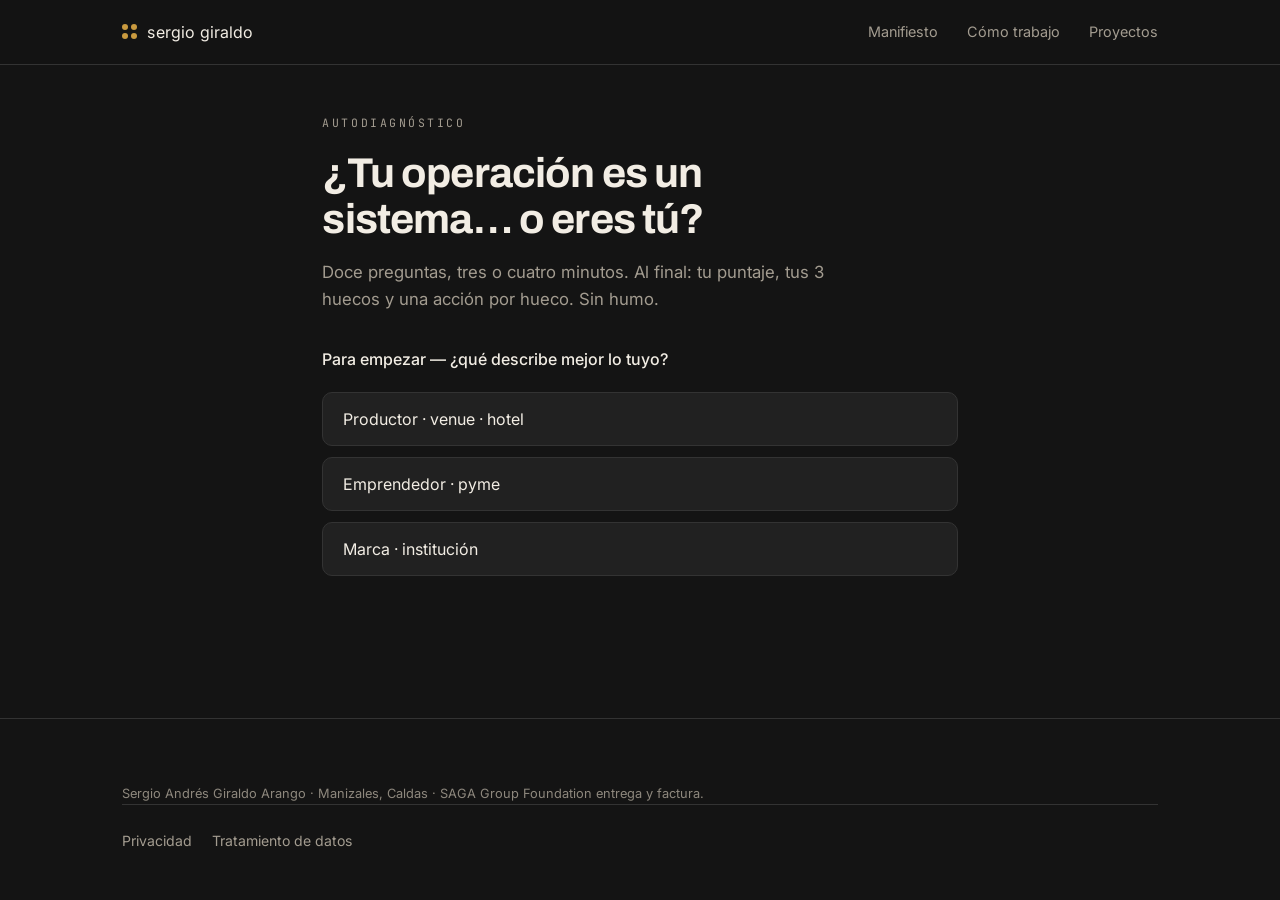
==== autodiagnostico.html @ d49e0f19 "Sitio marca personal v1: home, autodiagnóstico, manifiesto, legales Co-Authored-By: Claude Opus 4.8 " ====
<!DOCTYPE html>
<html lang="es">
<head>
<meta charset="UTF-8">
<meta name="viewport" content="width=device-width, initial-scale=1.0">
<title>Autodiagnóstico · ¿Tu operación es un sistema… o eres tú? — Sergio Giraldo</title>
<meta name="description" content="Test de 3-4 minutos: descubre qué tan sistematizada está tu operación, tus 3 huecos principales y una acción concreta para cada uno.">
<meta name="robots" content="index,follow">
<link rel="icon" href="/favicon.svg" type="image/svg+xml">
<link rel="preconnect" href="https://fonts.googleapis.com">
<link rel="preconnect" href="https://fonts.gstatic.com" crossorigin>
<link href="https://fonts.googleapis.com/css2?family=Archivo:wght@500;600;700&family=Inter:wght@400;500&family=JetBrains+Mono:wght@400;500&display=swap" rel="stylesheet">
<link rel="stylesheet" href="/assets/css/styles.css">
<style>
  .diag-shell { min-height: 100vh; display: flex; flex-direction: column; }
  .diag-main { flex: 1; display: flex; align-items: flex-start; }
  .diag-main .wrap { width: 100%; max-width: 680px; padding-top: 3rem; padding-bottom: 4rem; }
  .paso h1 { font-size: clamp(1.7rem, 5vw, 2.6rem); margin: 0.5rem 0 1rem; max-width: 18ch; }
  .paso .sub { color: var(--piedra); font-size: 1.05rem; max-width: 48ch; margin-bottom: 2rem; }
  .q-label { color: var(--crema); font-weight: 500; margin-bottom: 1.2rem; }
  .q-label.grande { font-family: var(--f-titular); font-weight: 600; font-size: clamp(1.3rem, 4vw, 1.9rem); line-height: 1.3; letter-spacing: -0.01em; max-width: 24ch; }
  .opciones { display: grid; gap: 0.7rem; }
  .opcion {
    text-align: left; background: var(--grafito); color: var(--crema);
    border: 1px solid var(--grafito-claro); border-radius: 10px;
    padding: 1rem 1.2rem; font-family: var(--f-cuerpo); font-size: 1rem; cursor: pointer;
    transition: border-color .15s, background .15s;
  }
  .opcion:hover { border-color: var(--laton); }
  .opcion.sel { border-color: var(--laton); background: var(--carbon-calido); }
  .progress { height: 3px; background: var(--grafito-claro); border-radius: 3px; overflow: hidden; margin-bottom: 1.6rem; }
  .progress span { display: block; height: 100%; background: var(--laton); transition: width .3s ease; }
  .contador { font-size: 0.72rem; color: var(--piedra); margin-bottom: 1rem; }
  .volver { margin-top: 1.4rem; background: none; border: 0; color: var(--piedra); font-family: var(--f-cuerpo); font-size: 0.9rem; cursor: pointer; }
  .volver:hover { color: var(--crema); }

  .resultado .score { display: flex; align-items: baseline; gap: 6px; margin: 0.4rem 0; }
  .score-num { font-size: clamp(3rem, 12vw, 5rem); color: var(--laton); line-height: 1; }
  .score-max { font-size: 1.4rem; color: var(--piedra); }
  .huecos-titulo { font-size: 1.3rem; margin: 2.5rem 0 1.2rem; }
  .huecos { display: grid; gap: 0.9rem; }
  .hueco { background: var(--grafito); border: 1px solid var(--grafito-claro); border-left: 3px solid var(--laton); border-radius: 0 10px 10px 0; padding: 1.3rem 1.4rem; }
  .hueco-top { display: flex; gap: 0.7rem; align-items: baseline; margin-bottom: 0.6rem; }
  .hueco-n { color: var(--laton); font-size: 0.8rem; }
  .hueco-nombre { font-weight: 500; }
  .hueco-pts { color: var(--piedra); font-size: 0.75rem; }
  .hueco-desc { color: var(--piedra); margin-bottom: 0.7rem; }
  .hueco-accion { font-size: 0.98rem; }

  .captura-box { margin-top: 2.6rem; padding-top: 2.2rem; border-top: 1px solid var(--grafito-claro); }
  .captura-box h2 { font-size: 1.4rem; max-width: 22ch; }
  .form { display: grid; gap: 1rem; margin-top: 1.6rem; max-width: 440px; }
  .campo { display: grid; gap: 0.35rem; }
  .campo label { font-size: 0.82rem; color: var(--piedra); }
  .campo input {
    background: var(--carbon); border: 1px solid var(--grafito-claro); border-radius: 8px;
    padding: 0.75rem 0.9rem; color: var(--crema); font-family: var(--f-cuerpo); font-size: 1rem;
  }
  .campo input:focus { outline: none; border-color: var(--laton); }
  .check { display: flex; gap: 0.6rem; align-items: flex-start; font-size: 0.85rem; color: var(--piedra); line-height: 1.5; }
  .check input { margin-top: 3px; accent-color: var(--laton); flex: 0 0 auto; }
  .check a { color: var(--laton); }
  .hp { position: absolute; left: -5000px; }
  .cta-diag { margin-top: 2.4rem; padding: 1.5rem; background: var(--carbon-calido); border: 1px solid var(--grafito-claro); border-radius: 12px; }
  .cta-diag p { margin-bottom: 1rem; font-family: var(--f-titular); font-weight: 600; font-size: 1.2rem; }
</style>
</head>
<body>
<div class="diag-shell">

  <header class="site-header">
    <div class="wrap">
      <a class="brand" href="/" aria-label="Sergio Giraldo — inicio">
        <span class="dots" aria-hidden="true"><span></span><span></span><span></span><span></span></span>
        <span class="name">sergio giraldo</span>
      </a>
      <nav class="nav-links" aria-label="Navegación principal">
        <a href="/#manifiesto">Manifiesto</a>
        <a href="/#ofertas">Cómo trabajo</a>
        <a href="/#proyectos">Proyectos</a>
      </nav>
    </div>
  </header>

  <main class="diag-main">
    <div class="wrap">
      <div id="app" aria-live="polite"><noscript><p>Este autodiagnóstico necesita JavaScript activado.</p></noscript></div>
    </div>
  </main>

  <footer class="site-footer">
    <div class="wrap">
      <p class="fine">Sergio Andrés Giraldo Arango · Manizales, Caldas · SAGA Group Foundation entrega y factura.</p>
      <div class="legal"><a href="/privacidad.html">Privacidad</a><a href="/tratamiento-de-datos.html">Tratamiento de datos</a></div>
    </div>
  </footer>

</div>
<script src="/assets/js/diagnostico.js"></script>
</body>
</html>
---- assets/css/styles.css ----
/* ============================================================
   sergioandresgiraldoarango.com — sistema de estilos
   Identidad: "estructura sobre la noche" (IDENTIDAD-VISUAL.md)
   Carbón + latón escaso · Archivo / Inter / JetBrains Mono
   ============================================================ */

:root {
  /* Paleta (IDENTIDAD-VISUAL.md §3) */
  --carbon:        #141414;
  --grafito:       #212121;
  --grafito-claro: #333333;
  --crema:         #F2EDE4;
  --piedra:        #A39C90;
  --laton:         #C99A3F;
  --laton-claro:   #E0B45C;

  /* Superficie cálida para el bloque del test */
  --carbon-calido: #1a1611;

  /* Tipografía */
  --f-titular: 'Archivo', system-ui, sans-serif;
  --f-cuerpo:  'Inter', system-ui, sans-serif;
  --f-mono:    'JetBrains Mono', ui-monospace, monospace;

  --radio: 10px;
  --ancho: 1080px;
}

* { box-sizing: border-box; margin: 0; padding: 0; }

html { scroll-behavior: smooth; scroll-padding-top: 72px; }

body {
  background: var(--carbon);
  color: var(--crema);
  font-family: var(--f-cuerpo);
  font-weight: 400;
  line-height: 1.65;
  -webkit-font-smoothing: antialiased;
  text-rendering: optimizeLegibility;
  overflow-x: hidden;
}

::selection { background: var(--laton); color: var(--carbon); }

a { color: inherit; text-decoration: none; }

img { max-width: 100%; display: block; }

/* ---------- Tipografía base ---------- */
h1, h2, h3 {
  font-family: var(--f-titular);
  font-weight: 700;
  letter-spacing: -0.02em;
  line-height: 1.12;
}

.mono {
  font-family: var(--f-mono);
  letter-spacing: 0.12em;
  text-transform: uppercase;
}

.acento { color: var(--laton); }

/* Etiqueta de sección (mono, piedra) */
.eyebrow {
  font-family: var(--f-mono);
  font-size: 0.72rem;
  letter-spacing: 0.22em;
  text-transform: uppercase;
  color: var(--piedra);
  margin-bottom: 1.1rem;
  display: block;
}

/* ---------- Monograma SGA vertical superpuesto ----------
   Letras encimadas verticalmente; halo en carbón (paint-order:stroke)
   que abre el cruce para diferenciarlas. G en latón. */
.mono-mark { position: relative; flex: 0 0 auto; font-family: var(--f-titular); font-weight: 900; }
.mono-mark span { position: absolute; left: 0; right: 0; text-align: center; line-height: 1; paint-order: stroke; -webkit-text-stroke: 4px var(--carbon); }
.mono-mark .m-s { color: var(--crema); }
.mono-mark .m-g { color: var(--laton); }
.mono-mark .m-a { color: var(--crema); }
/* Tamaño header (compacto). Solapamiento ~1/3 (como la muestra aprobada):
   el offset entre letras ≈ 0.46 del tamaño de fuente, para que la S y la G se vean. */
.mono-mark--sm { width: 24px; height: 50px; }
.mono-mark--sm span { font-size: 26px; -webkit-text-stroke-width: 3.5px; }
.mono-mark--sm .m-s { top: 0; }
.mono-mark--sm .m-g { top: 12px; }
.mono-mark--sm .m-a { top: 24px; }

/* ---------- Los 4 puntos (símbolo de marca) ---------- */
.dots {
  display: inline-grid;
  grid-template-columns: repeat(2, 1fr);
  gap: 3px;
  vertical-align: middle;
}
.dots span {
  width: 6px; height: 6px;
  border-radius: 50%;
  background: var(--laton);
}
.dots--sm span { width: 4px; height: 4px; }

/* ---------- Layout ---------- */
.wrap { width: 100%; max-width: var(--ancho); margin: 0 auto; padding: 0 1.4rem; }

section { padding: 4.5rem 0; border-top: 1px solid var(--grafito-claro); }
section:first-of-type { border-top: 0; }

@media (min-width: 760px) {
  section { padding: 6.5rem 0; }
}

/* ---------- Header ---------- */
.site-header {
  position: sticky; top: 0; z-index: 50;
  background: rgba(20, 20, 20, 0.82);
  backdrop-filter: blur(10px);
  border-bottom: 1px solid var(--grafito-claro);
}
.site-header .wrap {
  display: flex; align-items: center; justify-content: space-between;
  height: 64px;
}
.brand { display: flex; align-items: center; gap: 10px; font-size: 1rem; letter-spacing: 0.01em; }
.brand .name { color: var(--crema); }

.nav-links { display: none; align-items: center; gap: 1.8rem; }
.nav-links a { color: var(--piedra); font-size: 0.9rem; transition: color .18s; }
.nav-links a:hover { color: var(--crema); }

@media (min-width: 860px) { .nav-links { display: flex; } }

/* ---------- Botones ---------- */
.btn {
  display: inline-flex; align-items: center; justify-content: center; gap: 8px;
  font-family: var(--f-cuerpo); font-weight: 500; font-size: 0.95rem;
  padding: 0.8rem 1.5rem; border-radius: var(--radio);
  cursor: pointer; border: 1px solid transparent;
  transition: background .18s, border-color .18s, color .18s, transform .05s;
  text-align: center;
}
.btn:active { transform: scale(0.985); }

.btn--laton { background: var(--laton); color: var(--carbon); }
.btn--laton:hover { background: var(--laton-claro); }

.btn--ghost { background: transparent; color: var(--crema); border-color: var(--grafito-claro); }
.btn--ghost:hover { border-color: var(--piedra); }

.btn--line { background: transparent; color: var(--laton); border-color: var(--laton); }
.btn--line:hover { background: var(--laton); color: var(--carbon); }

.btn--sm { padding: 0.55rem 1rem; font-size: 0.85rem; }

.link-arrow { color: var(--laton); font-weight: 500; display: inline-flex; gap: 6px; align-items: center; }
.link-arrow:hover { color: var(--laton-claro); }

/* ---------- Hero ---------- */
.hero { padding-top: 3.5rem; }
.hero h1 {
  font-size: clamp(2.1rem, 6.2vw, 4rem);
  max-width: 16ch;
  margin: 0.6rem 0 1.3rem;
}
.hero .sub {
  color: var(--piedra); font-size: 1.1rem; max-width: 46ch; margin-bottom: 2.2rem;
}
.hero .cta-row { display: flex; flex-wrap: wrap; gap: 0.9rem; align-items: center; }

/* Marca de agua de puntos */
.hero { position: relative; }
.hero .watermark {
  position: absolute; top: 2rem; right: -1rem; opacity: 0.5;
  display: grid; grid-template-columns: repeat(2, 1fr); gap: 14px;
  pointer-events: none;
}
.hero .watermark span { width: 26px; height: 26px; border-radius: 50%; border: 1px solid var(--grafito-claro); }
@media (max-width: 640px) { .hero .watermark { display: none; } }

/* ---------- Franja de prueba ---------- */
.proof { padding: 2.6rem 0; }
.proof-stats {
  display: grid; grid-template-columns: repeat(2, 1fr); gap: 1.4rem 1rem;
  margin-bottom: 2rem;
}
@media (min-width: 640px) { .proof-stats { grid-template-columns: repeat(4, 1fr); } }
.stat .num { font-family: var(--f-mono); font-size: 1.9rem; color: var(--laton); line-height: 1; }
.stat .lbl { font-family: var(--f-mono); font-size: 0.68rem; letter-spacing: 0.14em; text-transform: uppercase; color: var(--piedra); margin-top: 0.5rem; }
.logos {
  display: flex; flex-wrap: wrap; gap: 0.6rem 1.4rem; align-items: center;
  color: var(--piedra); font-size: 0.82rem; padding-top: 1.6rem; border-top: 1px solid var(--grafito-claro);
}
.logos span { opacity: 0.75; }

/* ---------- Bloques de texto ancla (manifiesto/método) ---------- */
.lead { font-size: clamp(1.35rem, 3.4vw, 1.9rem); font-family: var(--f-titular); font-weight: 600; letter-spacing: -0.02em; line-height: 1.32; max-width: 24ch; }
.manifiesto blockquote { max-width: 30ch; }
.manifiesto p { color: var(--crema); font-size: clamp(1.2rem, 3vw, 1.6rem); line-height: 1.4; margin-bottom: 1.2rem; }
.manifiesto .firma { color: var(--piedra); font-size: 0.95rem; margin-top: 1.8rem; }

.creo-list { list-style: none; max-width: 42ch; margin-top: 0.5rem; }
.creo-list li {
  padding: 1rem 0; border-bottom: 1px solid var(--grafito-claro);
  font-size: 1.12rem; display: flex; gap: 0.9rem; align-items: baseline;
}
.creo-list li::before { content: ""; flex: 0 0 auto; width: 6px; height: 6px; border-radius: 50%; background: var(--laton); transform: translateY(-2px); }

/* ---------- Grid genérico ---------- */
.section-head { max-width: 60ch; margin-bottom: 2.6rem; }
.section-head h2 { font-size: clamp(1.7rem, 4vw, 2.5rem); }
.section-head p { color: var(--piedra); margin-top: 0.9rem; font-size: 1.05rem; }

/* ---------- Ofertas ---------- */
.tier { font-family: var(--f-mono); font-size: 0.7rem; letter-spacing: 0.16em; text-transform: uppercase; color: var(--laton); margin-bottom: 1.2rem; display: block; }
.cards { display: grid; grid-template-columns: 1fr; gap: 1rem; }
@media (min-width: 760px) { .cards--3 { grid-template-columns: repeat(3, 1fr); } }

.card {
  background: var(--grafito); border: 1px solid var(--grafito-claro);
  border-radius: 12px; padding: 1.5rem; display: flex; flex-direction: column;
}
.card h3 { font-size: 1.2rem; margin-bottom: 0.6rem; }
.card .desc { color: var(--piedra); font-size: 0.95rem; flex: 1; }
.card .price { font-family: var(--f-mono); font-size: 0.9rem; color: var(--laton); margin: 1.1rem 0; letter-spacing: 0.02em; }
.card .btn { margin-top: auto; }

.muestra {
  margin-top: 1.6rem; padding: 1.3rem 1.5rem; border: 1px dashed var(--grafito-claro);
  border-radius: 12px; color: var(--piedra); font-size: 0.92rem;
}
.muestra strong { color: var(--crema); font-weight: 500; }

/* ---------- Proyectos ---------- */
.proj-grid { display: grid; grid-template-columns: repeat(2, 1fr); gap: 0.8rem; }
@media (min-width: 760px) { .proj-grid { grid-template-columns: repeat(4, 1fr); } }
.proj {
  background: var(--grafito); border: 1px solid var(--grafito-claro);
  border-radius: 10px; padding: 1.1rem; display: flex; flex-direction: column; gap: 0.4rem;
  transition: border-color .18s, transform .12s;
}
.proj:hover { border-color: var(--laton); transform: translateY(-2px); }
.proj .pname { font-weight: 500; font-size: 0.98rem; }
.proj .pwhat { color: var(--piedra); font-size: 0.8rem; flex: 1; }
.proj .pstate { font-family: var(--f-mono); font-size: 0.62rem; letter-spacing: 0.1em; text-transform: uppercase; margin-top: 0.4rem; }
.pstate.vivo { color: #7FBF7F; }
.pstate.piloto { color: var(--laton); }
.pstate.constr { color: var(--piedra); }

/* ---------- Bloque autodiagnóstico ---------- */
.diag-block {
  background: var(--carbon-calido);
  border: 1px solid var(--grafito-claro);
  border-radius: 16px; padding: 2.4rem;
}
.diag-block h2 { font-size: clamp(1.6rem, 4vw, 2.3rem); max-width: 18ch; }
.diag-bullets { list-style: none; display: grid; gap: 0.7rem; margin: 1.5rem 0; }
.diag-bullets li { display: flex; gap: 0.7rem; align-items: center; color: var(--crema); }
.diag-bullets li::before { content: ""; width: 5px; height: 5px; border-radius: 50%; background: var(--laton); flex: 0 0 auto; }
.diag-block .meta { font-family: var(--f-mono); font-size: 0.75rem; letter-spacing: 0.1em; color: var(--piedra); }

/* ---------- Historia ---------- */
.arco { display: grid; gap: 0.9rem; max-width: 52ch; }
.arco .hito { display: flex; gap: 1rem; align-items: baseline; padding: 0.9rem 0; border-bottom: 1px solid var(--grafito-claro); }
.arco .hito .n { font-family: var(--f-mono); color: var(--laton); font-size: 0.85rem; flex: 0 0 auto; }
.arco .hito .t { font-size: 1.05rem; }

/* ---------- Contacto ---------- */
.contacto h2 { font-size: clamp(1.8rem, 4.5vw, 2.8rem); max-width: 20ch; }
.contacto .cta-row { display: flex; flex-wrap: wrap; gap: 0.9rem; margin-top: 2rem; }
.contacto .directo { margin-top: 1.6rem; color: var(--piedra); font-size: 0.95rem; }
.contacto .directo a { color: var(--laton); }

/* ---------- Footer ---------- */
.site-footer { border-top: 1px solid var(--grafito-claro); padding: 3rem 0; color: var(--piedra); font-size: 0.88rem; }
.site-footer .top { display: flex; flex-wrap: wrap; gap: 1.5rem; justify-content: space-between; align-items: center; margin-bottom: 2rem; }
.site-footer .flinks { display: flex; flex-wrap: wrap; gap: 1.2rem; }
.site-footer .flinks a:hover { color: var(--crema); }
.site-footer .legal { display: flex; flex-wrap: wrap; gap: 1.2rem; padding-top: 1.5rem; border-top: 1px solid var(--grafito-claro); }
.site-footer .fine { margin-top: 1rem; font-size: 0.8rem; opacity: 0.85; }
.site-footer .sign { font-family: var(--f-mono); letter-spacing: 0.2em; color: var(--laton); margin-top: 0.6rem; }

/* ---------- Páginas de lectura (manifiesto, legales, gracias) ---------- */
.page { padding: 3.5rem 0 5rem; }
.page .wrap { max-width: 720px; }
.page .back { color: var(--piedra); font-size: 0.9rem; display: inline-flex; gap: 6px; margin-bottom: 2rem; }
.page .back:hover { color: var(--crema); }
.page h1 { font-size: clamp(2rem, 6vw, 3.2rem); margin-bottom: 0.6rem; }
.page .meta { font-family: var(--f-mono); font-size: 0.72rem; letter-spacing: 0.15em; text-transform: uppercase; color: var(--piedra); margin-bottom: 2.5rem; }
.prose p { font-size: 1.12rem; line-height: 1.75; margin-bottom: 1.3rem; color: var(--crema); }
.prose p.dim { color: var(--piedra); }
.prose h2 { font-size: 1.4rem; margin: 2.4rem 0 1rem; }
.prose h3 { font-size: 1.1rem; margin: 1.8rem 0 0.6rem; color: var(--laton); }
.prose ul { margin: 0 0 1.3rem 1.2rem; }
.prose li { margin-bottom: 0.5rem; line-height: 1.6; }
.prose hr { border: 0; border-top: 1px solid var(--grafito-claro); margin: 2.4rem 0; }
.prose .big { font-family: var(--f-titular); font-weight: 600; font-size: clamp(1.3rem, 3.4vw, 1.8rem); line-height: 1.4; letter-spacing: -0.01em; }
.prose .firma { font-family: var(--f-mono); letter-spacing: 0.12em; color: var(--laton); margin-top: 2rem; }
.aviso-borrador { background: var(--carbon-calido); border: 1px solid var(--laton); border-radius: 10px; padding: 1rem 1.2rem; color: var(--laton-claro); font-size: 0.9rem; margin-bottom: 2.5rem; }
.gracias { text-align: center; padding: 6rem 0; }
.gracias .dots { transform: scale(1.6); margin-bottom: 2rem; }
.gracias h1 { font-size: clamp(2rem, 7vw, 3.4rem); }
.gracias p { color: var(--piedra); font-size: 1.1rem; max-width: 40ch; margin: 1rem auto 2.2rem; }

/* ---------- Utilidades ---------- */
.sr-only { position: absolute; width: 1px; height: 1px; padding: 0; margin: -1px; overflow: hidden; clip: rect(0,0,0,0); white-space: nowrap; border: 0; }
:focus-visible { outline: 2px solid var(--laton); outline-offset: 3px; }
.spacer { height: 1.5rem; }
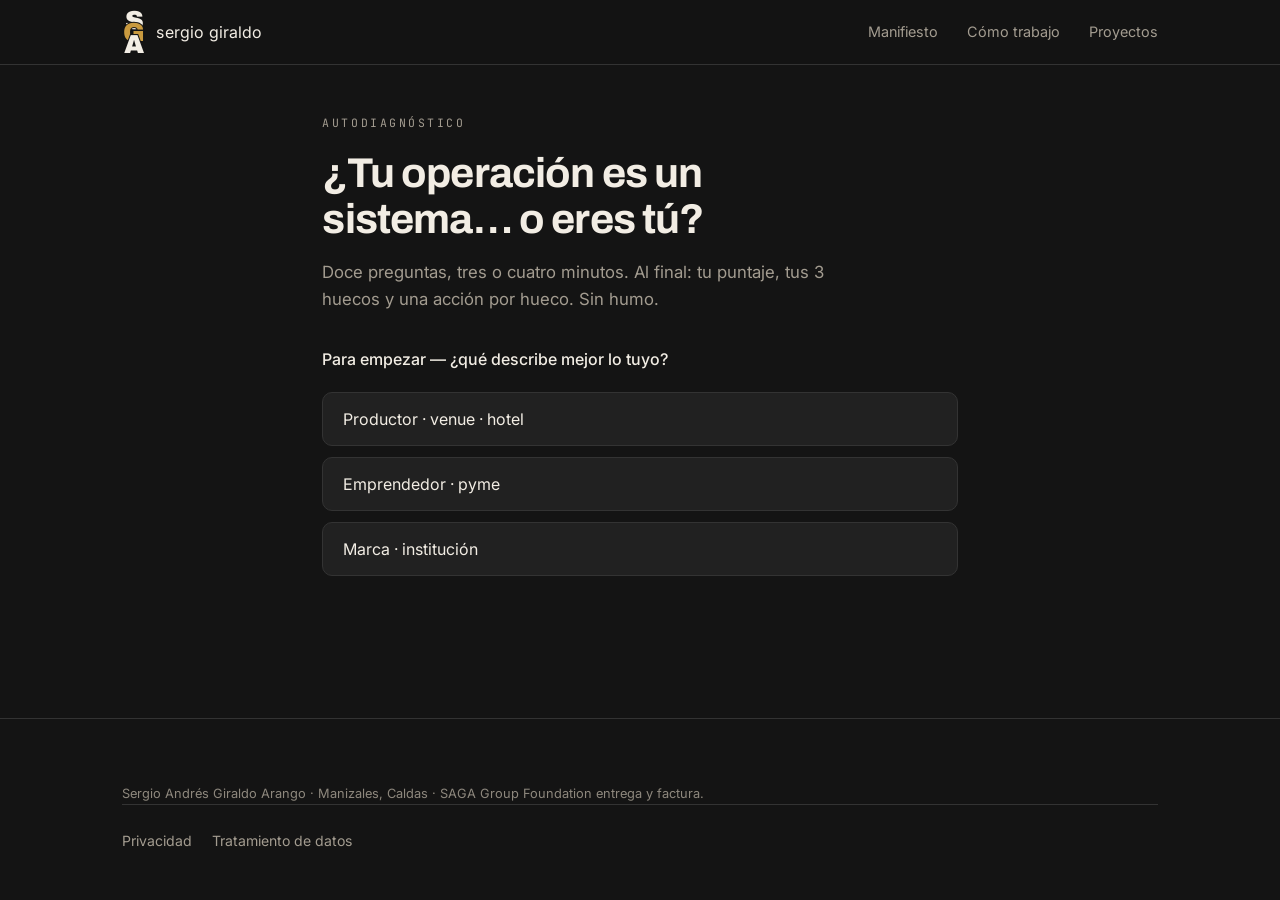
==== commit 3d82143f: "Monograma: cargar Archivo 900 real + replicar en todas las paginas + afinar halo Co-Authored-By: Cla" ====
--- a/autodiagnostico.html
+++ b/autodiagnostico.html
@@ -9,7 +9,7 @@
 <link rel="icon" href="/favicon.svg" type="image/svg+xml">
 <link rel="preconnect" href="https://fonts.googleapis.com">
 <link rel="preconnect" href="https://fonts.gstatic.com" crossorigin>
-<link href="https://fonts.googleapis.com/css2?family=Archivo:wght@500;600;700&family=Inter:wght@400;500&family=JetBrains+Mono:wght@400;500&display=swap" rel="stylesheet">
+<link href="https://fonts.googleapis.com/css2?family=Archivo:wght@500;600;700;800;900&family=Inter:wght@400;500&family=JetBrains+Mono:wght@400;500&display=swap" rel="stylesheet">
 <link rel="stylesheet" href="/assets/css/styles.css">
 <style>
   .diag-shell { min-height: 100vh; display: flex; flex-direction: column; }
@@ -71,7 +71,7 @@
   <header class="site-header">
     <div class="wrap">
       <a class="brand" href="/" aria-label="Sergio Giraldo — inicio">
-        <span class="dots" aria-hidden="true"><span></span><span></span><span></span><span></span></span>
+        <span class="mono-mark mono-mark--sm" aria-hidden="true"><span class="m-s">S</span><span class="m-g">G</span><span class="m-a">A</span></span>
         <span class="name">sergio giraldo</span>
       </a>
       <nav class="nav-links" aria-label="Navegación principal">
--- a/assets/css/styles.css
+++ b/assets/css/styles.css
@@ -85,7 +85,7 @@
 /* Tamaño header (compacto). Solapamiento ~1/3 (como la muestra aprobada):
    el offset entre letras ≈ 0.46 del tamaño de fuente, para que la S y la G se vean. */
 .mono-mark--sm { width: 24px; height: 50px; }
-.mono-mark--sm span { font-size: 26px; -webkit-text-stroke-width: 3.5px; }
+.mono-mark--sm span { font-size: 26px; -webkit-text-stroke-width: 2px; }
 .mono-mark--sm .m-s { top: 0; }
 .mono-mark--sm .m-g { top: 12px; }
 .mono-mark--sm .m-a { top: 24px; }
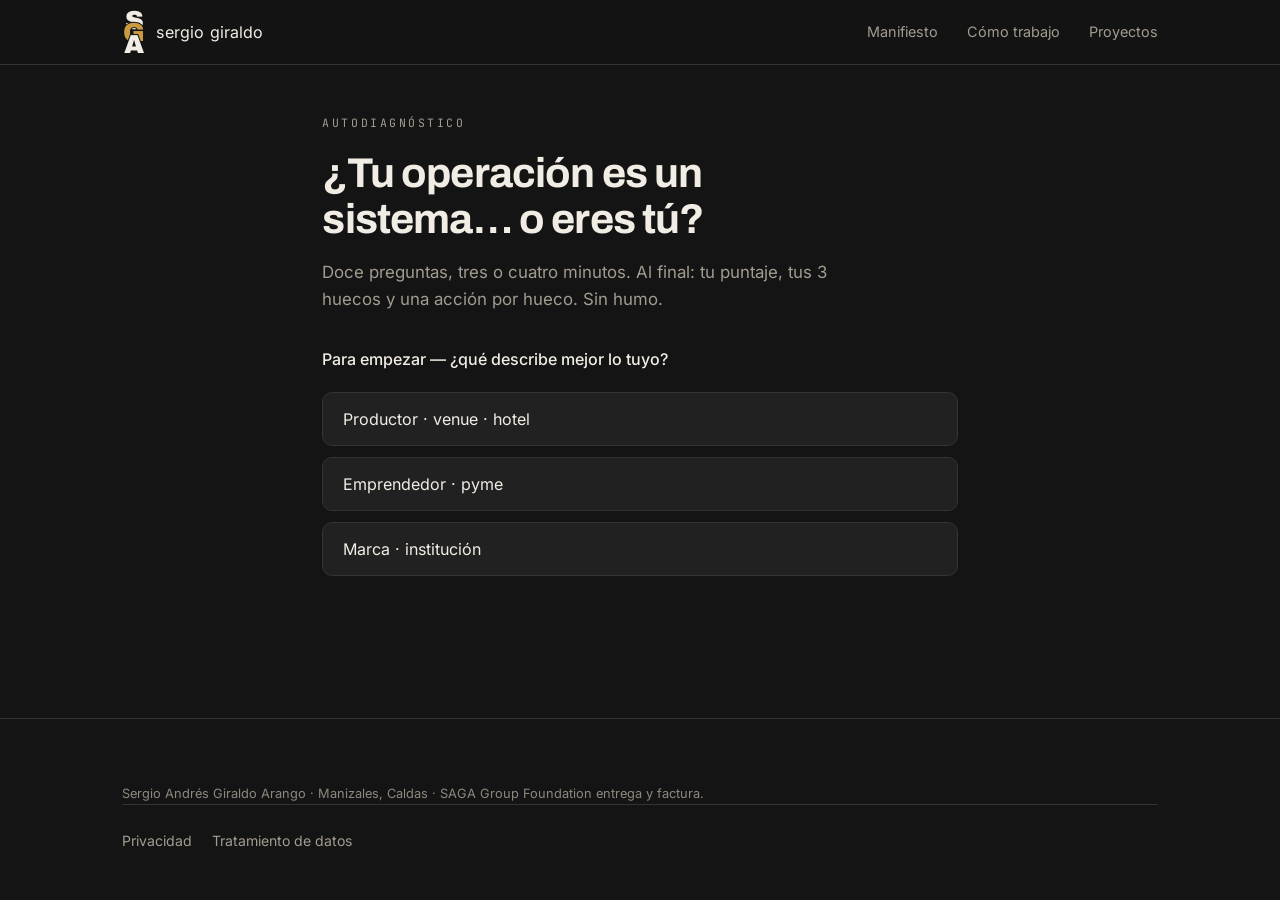
==== commit 3167b4b8: "Auto-alojar fuentes (woff2 OFL): @font-face + quitar dependencia de Google Fonts Co-Authored-By: Cla" ====
--- a/autodiagnostico.html
+++ b/autodiagnostico.html
@@ -7,9 +7,7 @@
 <meta name="description" content="Test de 3-4 minutos: descubre qué tan sistematizada está tu operación, tus 3 huecos principales y una acción concreta para cada uno.">
 <meta name="robots" content="index,follow">
 <link rel="icon" href="/favicon.svg" type="image/svg+xml">
-<link rel="preconnect" href="https://fonts.googleapis.com">
-<link rel="preconnect" href="https://fonts.gstatic.com" crossorigin>
-<link href="https://fonts.googleapis.com/css2?family=Archivo:wght@500;600;700;800;900&family=Inter:wght@400;500&family=JetBrains+Mono:wght@400;500&display=swap" rel="stylesheet">
+<!-- Fuentes auto-alojadas en /assets/fonts (ver @font-face en styles.css) -->
 <link rel="stylesheet" href="/assets/css/styles.css">
 <style>
   .diag-shell { min-height: 100vh; display: flex; flex-direction: column; }
--- a/assets/css/styles.css
+++ b/assets/css/styles.css
@@ -3,6 +3,15 @@
    Identidad: "estructura sobre la noche" (IDENTIDAD-VISUAL.md)
    Carbón + latón escaso · Archivo / Inter / JetBrains Mono
    ============================================================ */
+
+/* ---------- Fuentes auto-alojadas (woff2, licencia OFL) ---------- */
+@font-face { font-family: 'Archivo'; font-style: normal; font-weight: 600; font-display: swap; src: url('/assets/fonts/archivo-latin-600-normal.woff2') format('woff2'); }
+@font-face { font-family: 'Archivo'; font-style: normal; font-weight: 700; font-display: swap; src: url('/assets/fonts/archivo-latin-700-normal.woff2') format('woff2'); }
+@font-face { font-family: 'Archivo'; font-style: normal; font-weight: 900; font-display: swap; src: url('/assets/fonts/archivo-latin-900-normal.woff2') format('woff2'); }
+@font-face { font-family: 'Inter'; font-style: normal; font-weight: 400; font-display: swap; src: url('/assets/fonts/inter-latin-400-normal.woff2') format('woff2'); }
+@font-face { font-family: 'Inter'; font-style: normal; font-weight: 500; font-display: swap; src: url('/assets/fonts/inter-latin-500-normal.woff2') format('woff2'); }
+@font-face { font-family: 'JetBrains Mono'; font-style: normal; font-weight: 400; font-display: swap; src: url('/assets/fonts/jetbrains-mono-latin-400-normal.woff2') format('woff2'); }
+@font-face { font-family: 'JetBrains Mono'; font-style: normal; font-weight: 500; font-display: swap; src: url('/assets/fonts/jetbrains-mono-latin-500-normal.woff2') format('woff2'); }
 
 :root {
   /* Paleta (IDENTIDAD-VISUAL.md §3) */
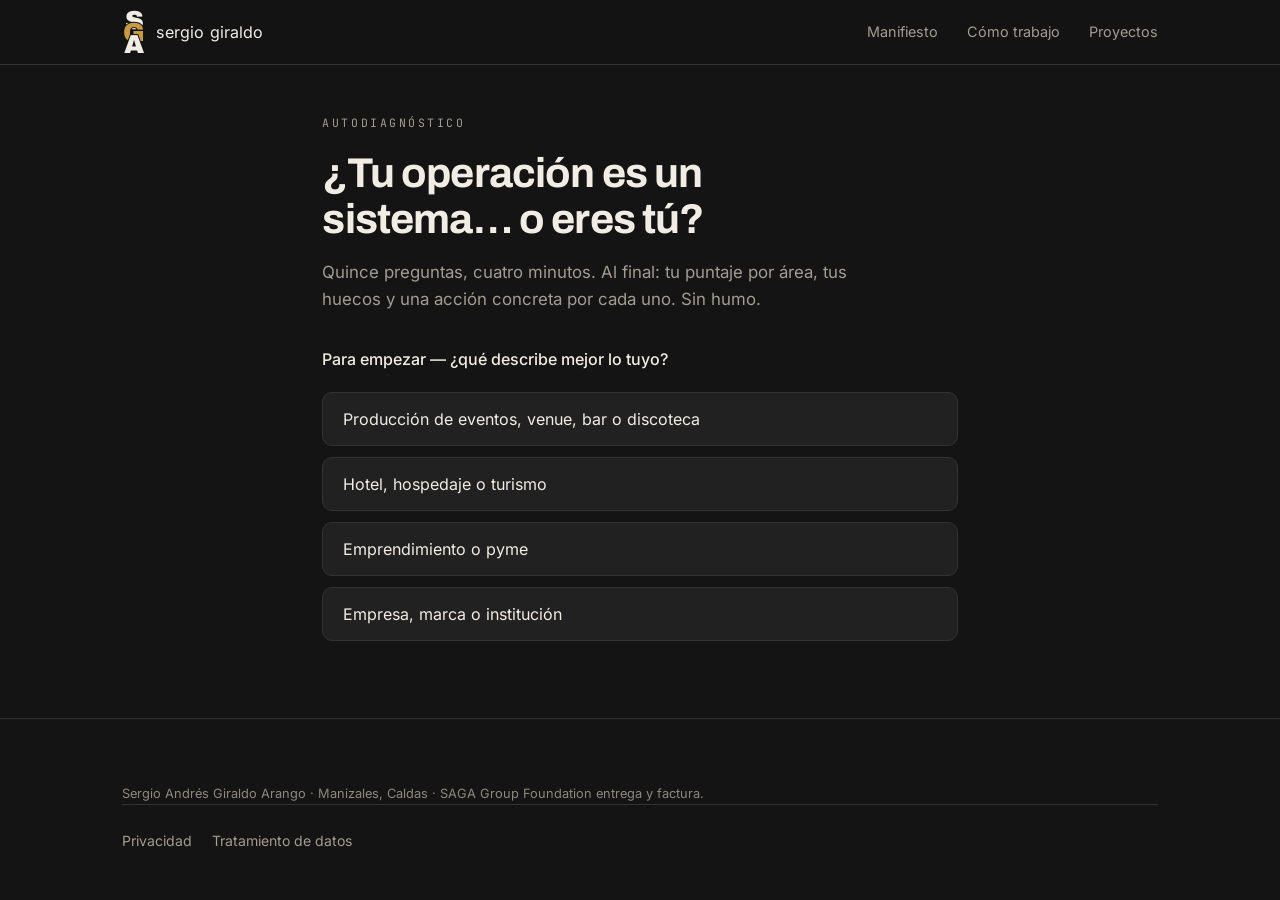
==== commit 7c6a0111: "Autodiagnostico Capa 1: dos tests (A eventos / B negocios), 5 dimensiones, reglas de consistencia, l" ====
--- a/autodiagnostico.html
+++ b/autodiagnostico.html
@@ -61,6 +61,27 @@
   .hp { position: absolute; left: -5000px; }
   .cta-diag { margin-top: 2.4rem; padding: 1.5rem; background: var(--carbon-calido); border: 1px solid var(--grafito-claro); border-radius: 12px; }
   .cta-diag p { margin-bottom: 1rem; font-family: var(--f-titular); font-weight: 600; font-size: 1.2rem; }
+
+  .dims { margin: 1.8rem 0 0.5rem; display: grid; gap: 0.6rem; }
+  .dim-row { display: grid; grid-template-columns: 96px 1fr 34px; align-items: center; gap: 10px; }
+  .dim-name { font-size: 0.82rem; color: var(--piedra); }
+  .dim-bar { height: 8px; background: var(--grafito); border-radius: 5px; overflow: hidden; }
+  .dim-bar span { display: block; height: 100%; background: var(--laton); border-radius: 5px; }
+  .dim-val { font-size: 0.78rem; color: var(--crema); text-align: right; }
+
+  .fortaleza { margin: 2rem 0 0.5rem; padding: 1.1rem 1.3rem; border: 1px solid #2f4a33; border-left: 3px solid #7FBF7F; border-radius: 0 10px 10px 0; background: #16201780; }
+  .f-lbl { font-size: 0.68rem; letter-spacing: 0.12em; color: #7FBF7F; display: block; margin-bottom: 0.4rem; }
+  .fortaleza p { color: var(--crema); }
+
+  .hueco-desbloquea { font-size: 0.92rem; color: var(--piedra); margin-top: 0.5rem; }
+  .alerta { background: var(--carbon-calido); border: 1px solid var(--grafito-claro); border-left: 3px solid var(--laton); border-radius: 0 10px 10px 0; padding: 1rem 1.3rem; margin-bottom: 0.7rem; }
+  .alerta p { color: var(--crema); }
+  .riesgo-box { margin: 1.8rem 0; padding: 1.2rem 1.3rem; border: 1px solid var(--grafito-claro); border-radius: 10px; }
+  .riesgo-lbl { font-size: 0.68rem; letter-spacing: 0.12em; color: var(--laton); display: block; margin-bottom: 0.4rem; }
+  .riesgo-box p { color: var(--piedra); }
+
+  .campo select { background: var(--carbon); border: 1px solid var(--grafito-claro); border-radius: 8px; padding: 0.75rem 0.9rem; color: var(--crema); font-family: var(--f-cuerpo); font-size: 1rem; }
+  .campo select:focus { outline: none; border-color: var(--laton); }
 </style>
 </head>
 <body>
